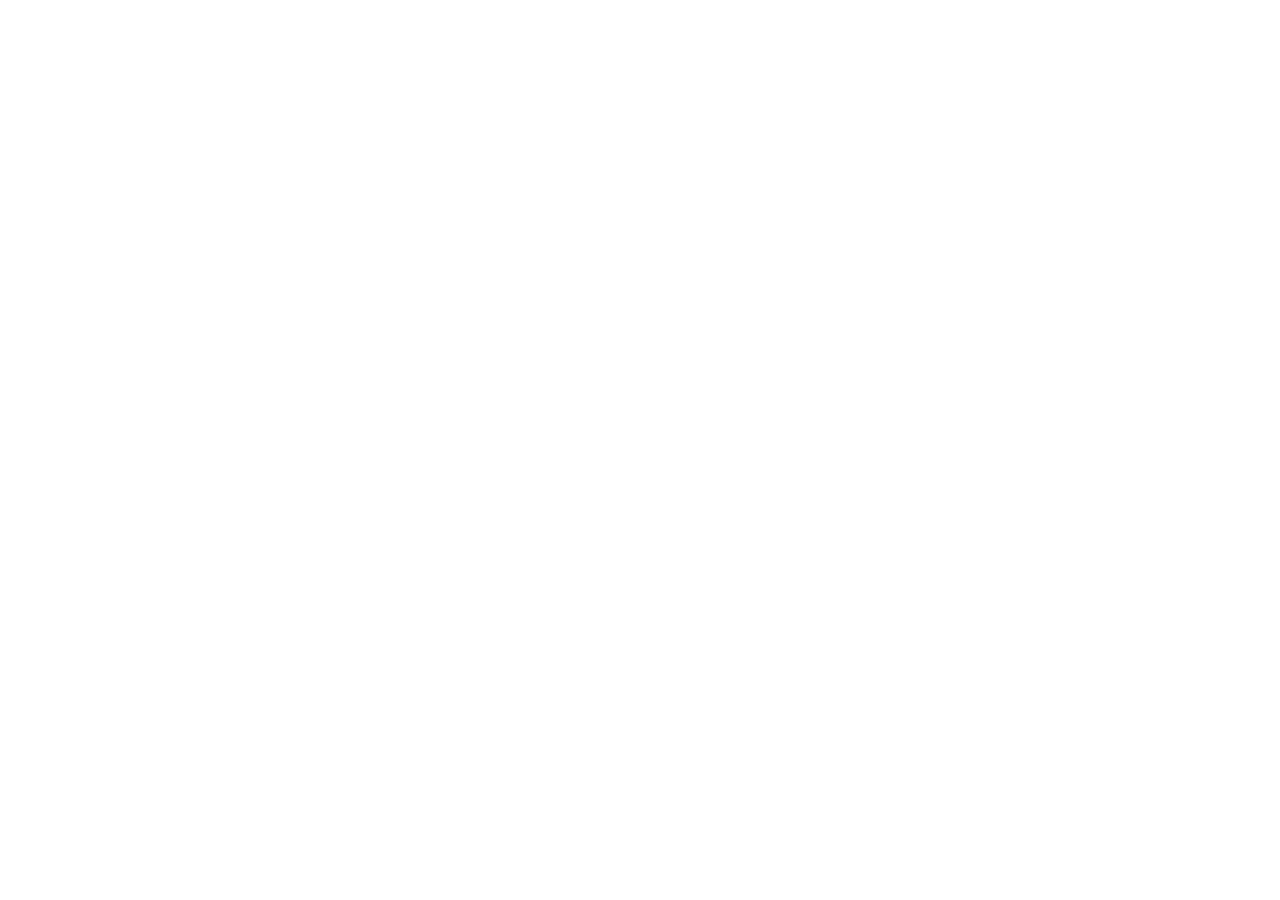
==== index.html @ abd9da96 "Initial file structure for OpsOlive landing page Co-Authored-By: Claude Sonnet 4.6 <noreply@anthropi" ====
<!DOCTYPE html>
<html lang="en">
<head>
  <meta charset="UTF-8">
  <meta name="viewport" content="width=device-width, initial-scale=1.0">
  <title>OpsOlive</title>
  <link rel="icon" href="assets/favicon.svg" type="image/svg+xml">
  <link rel="stylesheet" href="css/style.css">
</head>
<body>
</body>
</html>
---- css/style.css ----
/* OpsOlive — style.css */
/* Styles will be added in subsequent steps */
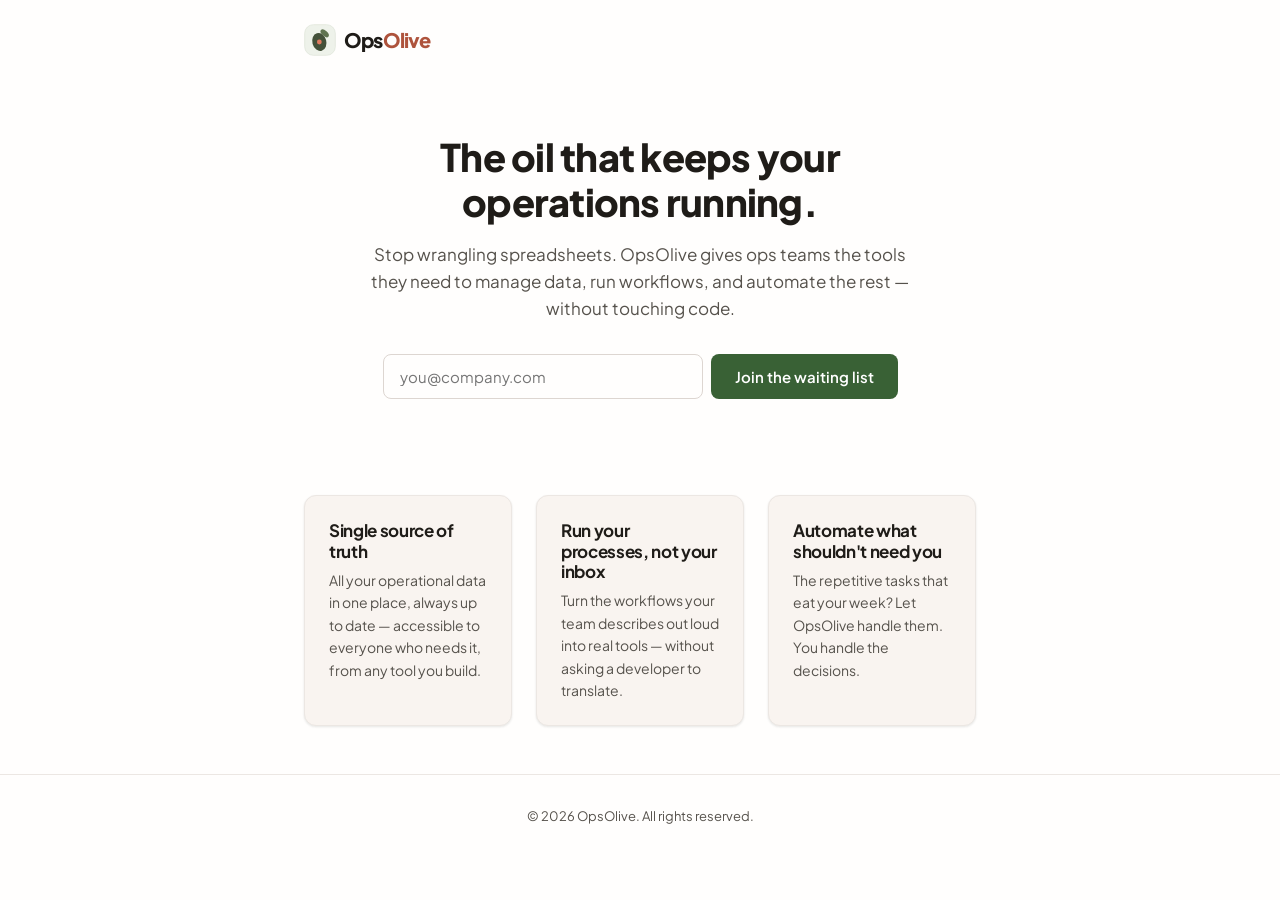
==== commit 24f79501: "Step 4: build index.html with full page structure and content Co-Authored-By: Claude Sonnet 4.6 <nor" ====
--- a/index.html
+++ b/index.html
@@ -3,10 +3,85 @@
 <head>
   <meta charset="UTF-8">
   <meta name="viewport" content="width=device-width, initial-scale=1.0">
-  <title>OpsOlive</title>
+  <title>OpsOlive — The oil that keeps your operations running.</title>
+  <meta name="description" content="OpsOlive gives ops teams the tools to manage data, run workflows, and automate the rest — without touching code.">
+
+  <!-- Open Graph -->
+  <meta property="og:title" content="OpsOlive — The oil that keeps your operations running.">
+  <meta property="og:description" content="OpsOlive gives ops teams the tools to manage data, run workflows, and automate the rest — without touching code.">
+  <meta property="og:image" content="assets/og-image.png">
+  <meta property="og:url" content="https://opsolive.com">
+  <meta property="og:type" content="website">
+
   <link rel="icon" href="assets/favicon.svg" type="image/svg+xml">
+
+  <!-- Google Fonts -->
+  <link rel="preconnect" href="https://fonts.googleapis.com">
+  <link rel="preconnect" href="https://fonts.gstatic.com" crossorigin>
+  <link href="https://fonts.googleapis.com/css2?family=Plus+Jakarta+Sans:wght@400;600;800&display=swap" rel="stylesheet">
+
   <link rel="stylesheet" href="css/style.css">
 </head>
 <body>
+  <header>
+    <div class="container">
+      <a href="/" class="brand-link" aria-label="OpsOlive home">
+        <svg width="32" height="32" viewBox="0 0 48 48" fill="none" xmlns="http://www.w3.org/2000/svg" role="img" aria-label="OpsOlive mark">
+          <rect x="1" y="1" width="46" height="46" rx="13" fill="#EEF2EA" stroke="#DCE3D6"></rect>
+          <ellipse cx="31" cy="14" rx="7.5" ry="4" transform="rotate(42 31 14)" fill="#5F7350"></ellipse>
+          <ellipse cx="23" cy="27" rx="10.5" ry="13.5" transform="rotate(-16 23 27)" fill="#44513A"></ellipse>
+          <circle cx="23" cy="27" r="3.6" fill="#E07A5F"></circle>
+        </svg>
+        <span>Ops<span class="olive">Olive</span></span>
+      </a>
+    </div>
+  </header>
+
+  <main>
+    <section class="hero">
+      <div class="container">
+        <h1>The oil that keeps your<br>operations running.</h1>
+        <p class="hero-sub">Stop wrangling spreadsheets. OpsOlive gives ops teams the tools they need to manage data, run workflows, and automate the rest — without touching code.</p>
+
+        <form id="waitlist-form" class="form" novalidate>
+          <label for="email" class="sr-only">Email address</label>
+          <input type="email" id="email" name="email" placeholder="you@company.com" required autocomplete="email">
+          <button type="submit">Join the waiting list</button>
+        </form>
+        <p id="success-msg" class="success-msg" hidden>
+          You're on the list. We'll be in touch.
+        </p>
+      </div>
+    </section>
+
+    <section class="features" aria-label="Features">
+      <div class="container">
+        <div class="features-grid">
+          <div class="feature-card">
+            <h3>Single source of truth</h3>
+            <p>All your operational data in one place, always up to date — accessible to everyone who needs it, from any tool you build.</p>
+          </div>
+          <div class="feature-card">
+            <h3>Run your processes, not your inbox</h3>
+            <p>Turn the workflows your team describes out loud into real tools — without asking a developer to translate.</p>
+          </div>
+          <div class="feature-card">
+            <h3>Automate what shouldn't need you</h3>
+            <p>The repetitive tasks that eat your week? Let OpsOlive handle them. You handle the decisions.</p>
+          </div>
+        </div>
+      </div>
+    </section>
+  </main>
+
+  <footer>
+    <div class="container">
+      <p>&copy; 2026 OpsOlive. All rights reserved.</p>
+    </div>
+  </footer>
+
+  <script>
+    // form handler placeholder — Step 5
+  </script>
 </body>
 </html>
--- a/css/style.css
+++ b/css/style.css
@@ -1,2 +1,349 @@
-/* OpsOlive — style.css */
-/* Styles will be added in subsequent steps */
+/* ============================================================
+   OpsOlive — style.css
+   Design tokens + component styles
+   ============================================================ */
+
+/* ------------------------------------------------------------
+   1. Design Tokens
+   ------------------------------------------------------------ */
+:root {
+  /* Brand scale — Sage Olive, hue 142° */
+  --brand-50:  oklch(0.96 0.018 142);
+  --brand-100: oklch(0.92 0.038 142);
+  --brand-200: oklch(0.85 0.058 142);
+  --brand-300: oklch(0.74 0.075 142);
+  --brand-400: oklch(0.63 0.085 142);
+  --brand-500: oklch(0.53 0.090 142);
+  --brand-600: oklch(0.45 0.082 142);
+  --brand-700: oklch(0.38 0.068 142);
+  --brand-800: oklch(0.30 0.052 142);
+  --brand-900: oklch(0.22 0.036 142);
+  --brand:        var(--brand-500);
+  --brand-hover:  var(--brand-600);
+  --brand-press:  var(--brand-700);
+  --brand-soft:   var(--brand-50);
+  --brand-soft-2: var(--brand-100);
+
+  /* Accent scale — Warm Coral, hue 35° */
+  --accent-50:  oklch(0.96 0.020 35);
+  --accent-100: oklch(0.93 0.045 35);
+  --accent-200: oklch(0.88 0.075 35);
+  --accent-300: oklch(0.80 0.120 35);
+  --accent-400: oklch(0.70 0.145 35);
+  --accent-500: oklch(0.63 0.140 35);
+  --accent-600: oklch(0.55 0.125 35);
+  --accent-700: oklch(0.46 0.105 35);
+  --accent-800: oklch(0.37 0.082 35);
+  --accent-900: oklch(0.27 0.058 35);
+
+  /* Semantic foreground */
+  --fg-1: oklch(0.23 0.010 80);
+  --fg-2: oklch(0.44 0.011 80);
+  --fg-3: oklch(0.63 0.010 80);
+  --fg-inv: oklch(1 0 0);
+
+  /* Semantic background */
+  --bg-1: oklch(0.998 0.002 65);
+  --bg-2: oklch(0.985 0.005 65);
+  --bg-3: oklch(0.97  0.007 65);
+  --bg-4: oklch(0.94  0.009 60);
+  --bg-inv: oklch(0.20 0.014 145);
+
+  /* Lines / borders */
+  --line-1: oklch(0.93 0.008 60);
+  --line-2: oklch(0.88 0.010 60);
+  --line-3: oklch(0.78 0.011 60);
+
+  /* Shadows */
+  --shadow-xs: 0 1px 2px oklch(0.24 0.012 135 / 0.04);
+  --shadow-sm: 0 1px 2px oklch(0.24 0.012 135 / 0.05), 0 1px 3px oklch(0.24 0.012 135 / 0.06);
+  --shadow-md: 0 2px 4px oklch(0.24 0.012 135 / 0.05), 0 4px 12px oklch(0.24 0.012 135 / 0.08);
+  --shadow-lg: 0 4px 8px oklch(0.24 0.012 135 / 0.06), 0 12px 32px oklch(0.24 0.012 135 / 0.12);
+  --shadow-xl: 0 8px 16px oklch(0.24 0.012 135 / 0.08), 0 24px 56px oklch(0.24 0.012 135 / 0.16);
+
+  /* Focus ring */
+  --focus-ring: 0 0 0 3px oklch(0.53 0.090 142 / 0.30);
+
+  /* Typography */
+  --font-sans: "Plus Jakarta Sans", ui-sans-serif, system-ui, -apple-system, "Segoe UI", Helvetica, Arial, sans-serif;
+  --font-mono: "JetBrains Mono", ui-monospace, "SF Mono", "Menlo", "Consolas", monospace;
+  --text-xs:   11px;
+  --text-sm:   13px;
+  --text-base: 14px;
+  --text-md:   15px;
+  --text-lg:   17px;
+  --text-xl:   20px;
+  --text-2xl:  24px;
+  --text-3xl:  30px;
+  --text-4xl:  38px;
+
+  /* Spacing — 4pt grid */
+  --sp-1:  4px;
+  --sp-2:  8px;
+  --sp-3:  12px;
+  --sp-4:  16px;
+  --sp-5:  20px;
+  --sp-6:  24px;
+  --sp-8:  32px;
+  --sp-10: 40px;
+  --sp-12: 48px;
+
+  /* Radii */
+  --radius-sm: 6px;
+  --radius-md: 8px;
+  --radius-lg: 12px;
+  --radius-xl: 16px;
+
+  /* Motion */
+  --ease-out: cubic-bezier(0.2, 0.7, 0.2, 1);
+  --dur-fast: 120ms;
+  --dur-med:  200ms;
+}
+
+/* ------------------------------------------------------------
+   2. Base Reset
+   ------------------------------------------------------------ */
+*, *::before, *::after {
+  box-sizing: border-box;
+  margin: 0;
+}
+
+[hidden] {
+  display: none !important;
+}
+
+body {
+  background: var(--bg-1);
+  color: var(--fg-1);
+  font-family: var(--font-sans);
+  font-size: var(--text-md);
+  -webkit-font-smoothing: antialiased;
+  line-height: 1.5;
+}
+
+h1, h2, h3 {
+  font-weight: 800;
+  color: var(--fg-1);
+  letter-spacing: -0.02em;
+  line-height: 1.2;
+}
+
+a {
+  color: var(--brand-500);
+  text-decoration: none;
+}
+
+a:hover {
+  color: var(--brand-600);
+}
+
+a:focus-visible,
+.brand-link:focus-visible {
+  outline: none;
+  box-shadow: var(--focus-ring);
+  border-radius: var(--radius-sm);
+}
+
+/* ------------------------------------------------------------
+   3. Layout
+   ------------------------------------------------------------ */
+.container {
+  max-width: 720px;
+  margin-inline: auto;
+  padding-inline: var(--sp-6);
+}
+
+/* ------------------------------------------------------------
+   4. Header
+   ------------------------------------------------------------ */
+header {
+  padding: var(--sp-6) 0;
+}
+
+.brand-link {
+  font-size: var(--text-xl);
+  font-weight: 800;
+  letter-spacing: -0.04em;
+  color: var(--fg-1);
+  text-decoration: none;
+  display: inline-flex;
+  align-items: center;
+  gap: var(--sp-2);
+}
+
+.brand-link .olive {
+  color: var(--accent-600);
+}
+
+/* ------------------------------------------------------------
+   5. Hero
+   ------------------------------------------------------------ */
+section.hero {
+  text-align: center;
+  padding: var(--sp-12) 0;
+}
+
+.hero h1 {
+  font-size: var(--text-4xl);
+  margin-bottom: var(--sp-4);
+}
+
+.hero-sub {
+  font-size: var(--text-lg);
+  color: var(--fg-2);
+  max-width: 560px;
+  margin-inline: auto;
+  margin-bottom: var(--sp-8);
+  line-height: 1.6;
+}
+
+/* ------------------------------------------------------------
+   6. Signup Form
+   ------------------------------------------------------------ */
+.form {
+  display: flex;
+  gap: var(--sp-2);
+  justify-content: center;
+  flex-wrap: wrap;
+}
+
+.form input[type="email"] {
+  flex: 1 1 260px;
+  max-width: 320px;
+  padding: var(--sp-3) var(--sp-4);
+  border: 1.5px solid var(--line-2);
+  border-radius: var(--radius-md);
+  background: var(--bg-1);
+  color: var(--fg-1);
+  font-family: var(--font-sans);
+  font-size: var(--text-md);
+  outline: none;
+}
+
+.form input[type="email"]:focus {
+  border-color: var(--brand-400);
+  box-shadow: var(--focus-ring);
+  transition: border-color var(--dur-fast) var(--ease-out), box-shadow var(--dur-fast) var(--ease-out);
+}
+
+.form button {
+  padding: var(--sp-3) var(--sp-6);
+  background: var(--brand-600);
+  color: white;
+  font-family: var(--font-sans);
+  font-size: var(--text-md);
+  font-weight: 600;
+  border: none;
+  border-radius: var(--radius-md);
+  cursor: pointer;
+  transition: background var(--dur-fast) var(--ease-out);
+  white-space: nowrap;
+}
+
+.form button:hover {
+  background: var(--brand-hover);
+}
+
+.form button:active {
+  background: var(--brand-press);
+}
+
+.form button:disabled {
+  opacity: 0.6;
+  cursor: not-allowed;
+}
+
+/* ------------------------------------------------------------
+   7. Success Message
+   ------------------------------------------------------------ */
+.success-msg {
+  margin-top: var(--sp-4);
+  padding: var(--sp-3) var(--sp-5);
+  background: var(--brand-soft);
+  color: var(--brand-700);
+  border-radius: var(--radius-md);
+  font-size: var(--text-md);
+  font-weight: 500;
+  display: inline-block;
+}
+
+/* ------------------------------------------------------------
+   8. Features Grid
+   ------------------------------------------------------------ */
+
+/* Visually hidden but accessible to screen readers */
+.sr-only {
+  position: absolute;
+  width: 1px;
+  height: 1px;
+  padding: 0;
+  margin: -1px;
+  overflow: hidden;
+  clip: rect(0,0,0,0);
+  white-space: nowrap;
+  border: 0;
+}
+
+.features {
+  padding: var(--sp-12) 0;
+}
+
+.features-grid {
+  display: grid;
+  grid-template-columns: repeat(3, 1fr);
+  gap: var(--sp-6);
+}
+
+.feature-card {
+  background: var(--bg-3);
+  border: 1px solid var(--line-1);
+  border-radius: var(--radius-lg);
+  padding: var(--sp-6);
+  box-shadow: var(--shadow-sm);
+}
+
+.feature-card h3 {
+  font-size: var(--text-lg);
+  font-weight: 700;
+  margin-bottom: var(--sp-2);
+  color: var(--fg-1);
+}
+
+.feature-card p {
+  font-size: var(--text-base);
+  color: var(--fg-2);
+  line-height: 1.6;
+}
+
+/* ------------------------------------------------------------
+   9. Footer
+   ------------------------------------------------------------ */
+footer {
+  padding: var(--sp-8) 0 var(--sp-10);
+  text-align: center;
+  color: var(--fg-2);
+  font-size: var(--text-sm);
+  border-top: 1px solid var(--line-1);
+}
+
+/* ------------------------------------------------------------
+   10. Responsive — 640px breakpoint
+   ------------------------------------------------------------ */
+@media (max-width: 640px) {
+  .hero h1 {
+    font-size: var(--text-3xl);
+  }
+
+  .form {
+    flex-direction: column;
+    align-items: stretch;
+  }
+
+  .form input[type="email"] {
+    max-width: 100%;
+  }
+
+  .features-grid {
+    grid-template-columns: 1fr;
+  }
+}
